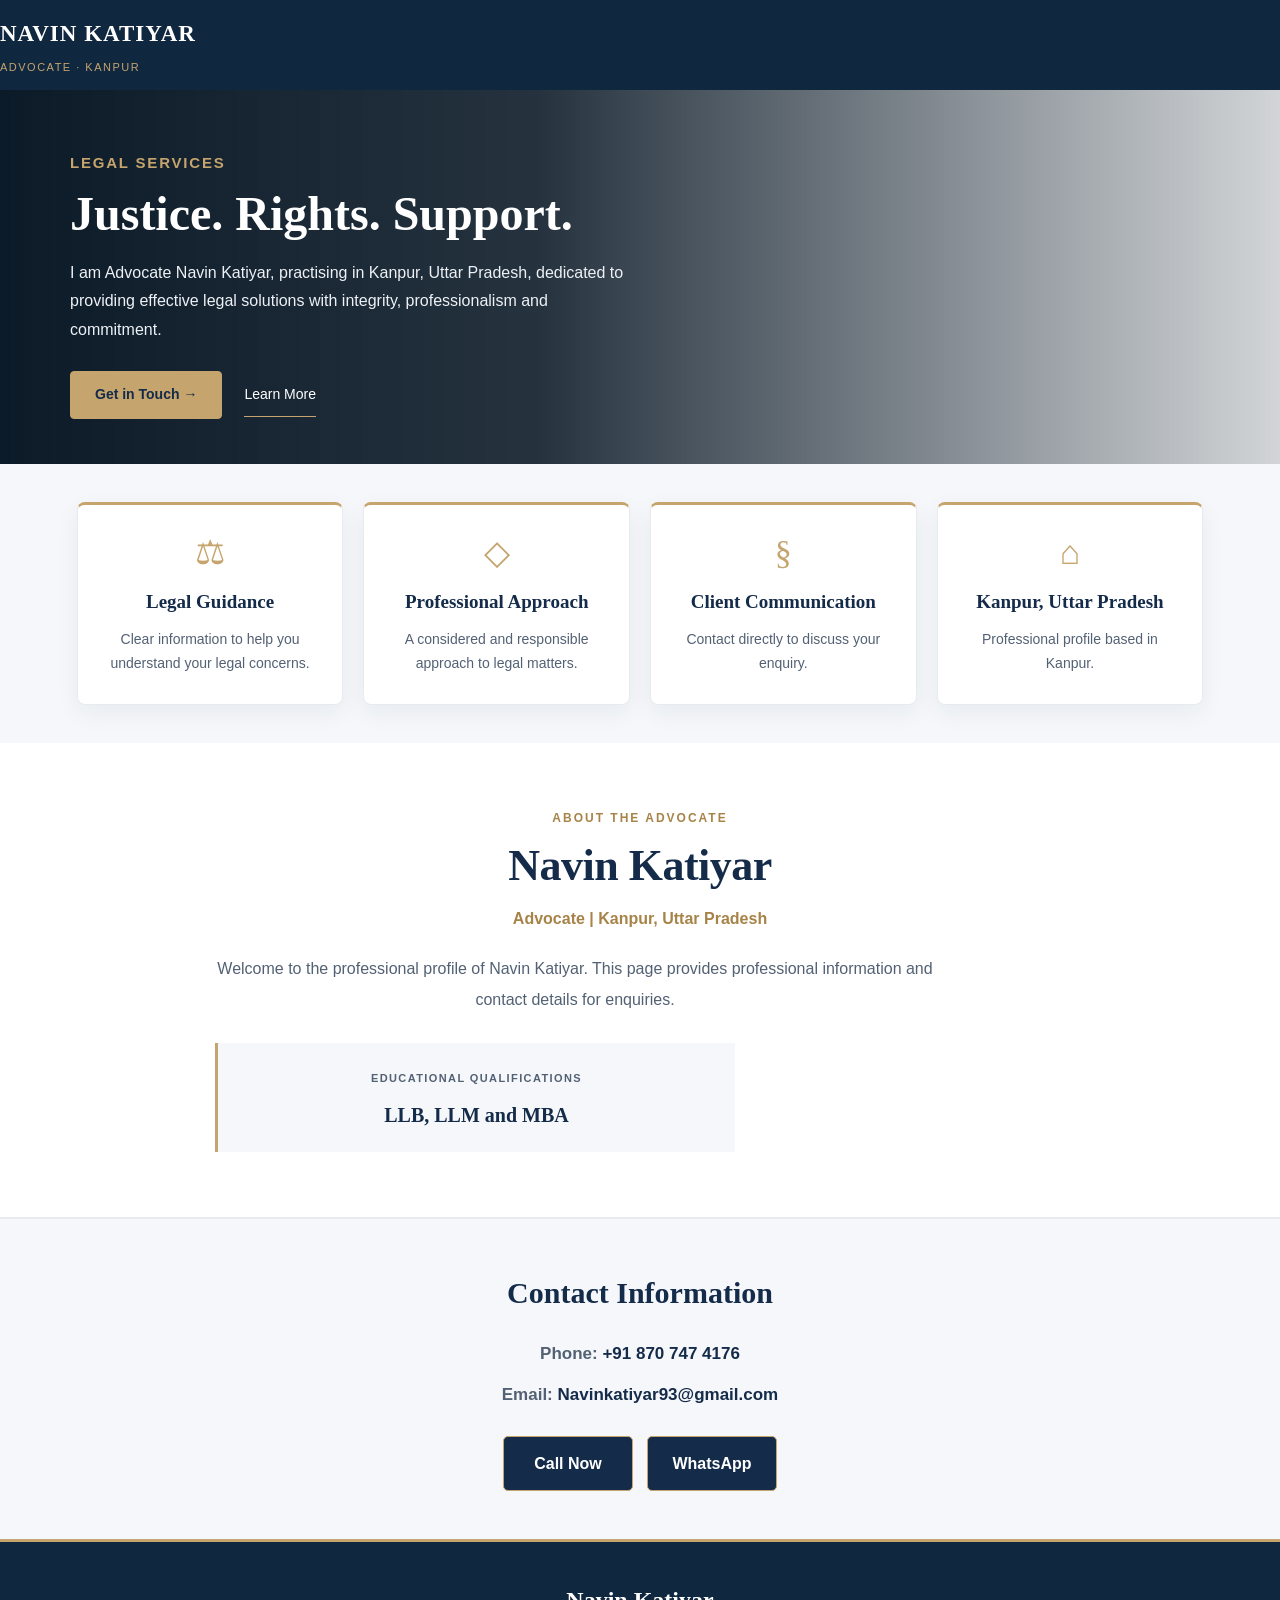
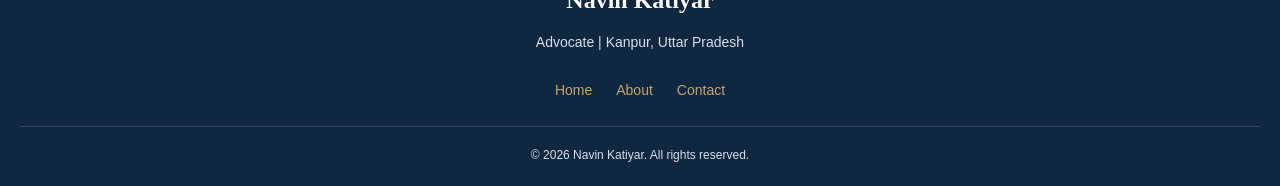
==== index.html @ 6f25bfe6 "Add files via upload" ====
<!DOCTYPE html>
<html lang="en">
<head>
    <meta charset="UTF-8">
    <meta name="viewport" content="width=device-width, initial-scale=1.0">
    <title>Navin Katiyar | Advocate, Kanpur</title>
    <link rel="stylesheet" href="style.css">

</head>

<body>

    <div class="site-header" id="home">
        <header class="brand">
            <a href="#home" class="brand-name">NAVIN KATIYAR</a>
            <p>ADVOCATE · KANPUR</p>
        </header>

        <nav class="navbar">
            <a href="#home">Home</a>
            <a href="#about">About</a>
            <a href="#qualifications">Qualifications</a>
            <a href="#contact">Contact</a>
        </nav>
    </div>


<section class="hero" id="hero">
    <div class="hero-content">
        <p class="hero-label">LEGAL SERVICES</p>

        <h1>Justice. Rights. Support.</h1>

        <p class="hero-description">
            I am Advocate Navin Katiyar, practising in Kanpur,
            Uttar Pradesh, dedicated to providing effective legal
            solutions with integrity, professionalism and commitment.
        </p>

        <div class="hero-buttons">
            <a href="#contact" class="hero-button">Get in Touch →</a>
            <a href="#about" class="hero-link">Learn More</a>
        </div>
    </div>
</section>


<section class="features" aria-label="Professional information">
    <div class="feature-card">
        <span class="feature-icon">⚖</span>
        <h3>Legal Guidance</h3>
        <p>Clear information to help you understand your legal concerns.</p>
    </div>

    <div class="feature-card">
        <span class="feature-icon">◇</span>
        <h3>Professional Approach</h3>
        <p>A considered and responsible approach to legal matters.</p>
    </div>

    <div class="feature-card">
        <span class="feature-icon">§</span>
        <h3>Client Communication</h3>
        <p>Contact directly to discuss your enquiry.</p>
    </div>

    <div class="feature-card">
        <span class="feature-icon">⌂</span>
        <h3>Kanpur, Uttar Pradesh</h3>
        <p>Professional profile based in Kanpur.</p>
    </div>
</section>


    
<section class="profile-section" id="about">
    <div class="profile-content">
        <p class="section-eyebrow">ABOUT THE ADVOCATE</p>

        <h2>Navin Katiyar</h2>

        <p class="profile-role">Advocate | Kanpur, Uttar Pradesh</p>

        <p class="profile-description">
            Welcome to the professional profile of Navin Katiyar.
            This page provides professional information and contact
            details for enquiries.
        </p>

        <div class="qualification-box" id="qualifications">
            <span class="qualification-label">EDUCATIONAL QUALIFICATIONS</span>
            <p>LLB, LLM and MBA</p>
        </div>
    </div>
</section>



<div class="contact-details" id="contact">
    <h3>Contact Information</h3>

    <p>
        <strong>Phone:</strong>
        <a href="tel:+918707474176">+91 870 747 4176</a>
    </p>

    <p>
        <strong>Email:</strong>
        <a href="mailto:Navinkatiyar93@gmail.com">
            Navinkatiyar93@gmail.com
        </a>
    </p>

    <div class="contact-buttons">
        <a class="contact-button"
           href="tel:+918707474176">
            Call Now
        </a>

        <a class="contact-button"
           href="https://wa.me/918707474176"
           target="_blank"
           rel="noopener noreferrer">
            WhatsApp
        </a>
    </div>
</div>
</section>


<footer class="site-footer">
    <a href="#home" class="footer-name">Navin Katiyar</a>

    <p>Advocate | Kanpur, Uttar Pradesh</p>

    <div class="footer-links">
        <a href="#home">Home</a>
        <a href="#about">About</a>
        <a href="#contact">Contact</a>
    </div>

    <p class="footer-copyright">
        © 2026 Navin Katiyar. All rights reserved.
    </p>
</footer>


</body>
</html>
---- style.css ----
body {
    margin: 0;
    font-family: Arial, sans-serif;
    background-color: #f5f7fb;
    color: #263447;
    line-height: 1.7;
}


section {
    width: 100%;
    max-width: none;
    box-sizing: border-box;
    margin: 0 auto;
    padding: 48px 30px;
    background-color: #ffffff;
    text-align: center;
    border-top: none;
    border-radius: 0;
    box-shadow: none;
}


h2 {
    color: #142b49;
    font-size: 36px;
    margin-bottom: 10px;
}

p {
    font-size: 17px;
    color: #536174;
}


header {
    background-color: #142b49;
    color: #ffffff;
    padding: 30px 20px;
    margin: -50px -30px 35px;
    border-radius: 7px 7px 0 0;
}

header h1 {
    color: #ffffff;
    font-size: 30px;
    margin: 0;
}

header p {
    color: #dbe5f1;
    font-size: 13px;
    letter-spacing: 1.5px;
    margin-bottom: 0;
}


.contact-details {
    margin-top: 35px;
    padding-top: 25px;
    border-top: 1px solid #e1e7ef;
}

.contact-details h3 {
    color: #142b49;
    font-size: 22px;
    margin-bottom: 15px;
}

.contact-details a {
    color: #142b49;
    font-weight: 600;
}

.contact-buttons {
    display: flex;
    justify-content: center;
    gap: 14px;
    flex-wrap: wrap;
    margin-top: 25px;
}

.contact-button {
    display: inline-block;
    padding: 12px 24px;
    border-radius: 7px;
    background-color: #142b49;
    color: #ffffff !important;
    text-decoration: none;
    transition: background-color 0.2s ease;
}

.contact-button:hover {
    background-color: #203f63;
}


section > p:nth-of-type(2) {
    display: inline-block;
    background-color: #eef3f9;
    color: #142b49;
    padding: 10px 20px;
    border-radius: 8px;
    font-weight: 600;
    border: 1px solid #dce5f0;
}

.contact-details p {
    overflow-wrap: anywhere;
}



/* Premium Navy & Gold Foundation */

body {
    background-color: #f5f7fa;
    color: #263447;
    line-height: 1.7;
}

section {
    width: min(1120px, 90%);
    max-width: none;
    margin: 40px auto;
    padding: 48px;
    background-color: #ffffff;
    border-top: none;
    border-radius: 16px;
    box-shadow: 0 12px 40px rgba(20, 43, 73, 0.08);
}


/* Gold accent details */

header {
    border-bottom: 3px solid #c5a46d;
}

header h1 {
    letter-spacing: 0.5px;
}

.contact-button {
    border: 1px solid #c5a46d;
    padding: 13px 26px;
}

.contact-button:hover {
    background-color: #c5a46d;
    color: #142b49 !important;
    border-color: #c5a46d;
}


/* Premium header layout */


header {
    width: 100%;
    box-sizing: border-box;
    margin: 0;
    padding: 22px 30px;
    background: #102740;
    color: #ffffff;
    border-bottom: 2px solid #c5a46d;
    border-radius: 0;
    text-align: center;
}


header h1 {
    font-size: clamp(30px, 4vw, 42px);
    letter-spacing: 0.4px;
}

header p {
    letter-spacing: 2px;
    font-size: 12px;
    text-transform: uppercase;
}


/* Elegant typography */

h2 {
    color: #142b49;
    font-size: clamp(28px, 3vw, 36px);
    line-height: 1.25;
    letter-spacing: -0.5px;
}

h3 {
    color: #142b49;
    font-size: 22px;
    margin-bottom: 16px;
}

.intro {
    padding: 10px 0 25px;
}

.intro h2 {
    margin-bottom: 18px;
}

.intro p {
    max-width: 700px;
    margin: 12px auto;
}


/* Responsive layout */

@media (max-width: 600px) {
    section {
        width: auto;
        margin: 20px 12px;
        padding: 28px 18px;
    }

    header {
        margin: -28px -18px 28px;
        padding: 30px 16px;
    }

    .contact-buttons {
        flex-direction: column;
        align-items: stretch;
    }

    .contact-button {
        text-align: center;
    }
}


/* Refined introduction section */

.intro {
    padding: 28px 20px 35px;
}

.intro h2 {
    font-size: 34px;
    margin-bottom: 18px;
}

.intro p {
    color: #536174;
    font-size: 16px;
    line-height: 1.9;
    max-width: 680px;
    margin: 12px auto;
}

.intro p:last-child {
    display: inline-block;
    background-color: #f5f7fa;
    border-left: 3px solid #c5a46d;
    padding: 12px 18px;
    margin-top: 18px;
}


/* Premium navigation bar */


.navbar {
    display: flex;
    justify-content: flex-end;
    align-items: center;
    gap: 36px;
    padding: 18px max(calc((100% - 1140px) / 2), 30px);
    background-color: #102740;
    border-bottom: 1px solid rgba(197, 164, 109, 0.35);
    box-sizing: border-box;
}

.navbar a {
    color: #ffffff;
    text-decoration: none;
    font-size: 15px;
    font-weight: 500;
    transition: color 0.2s ease;
}

.navbar a:hover {
    color: #c5a46d;
}


@media (max-width: 600px) {
    .navbar {
        gap: 24px;
        padding: 16px 10px;
    }
}


/* Hero section — navy and gold */

.hero {
    width: 100%;
    min-height: 340px;
    margin: 0;
    padding: 45px max( calc((100% - 1140px) / 2), 30px);
    box-sizing: border-box;
    display: flex;
    align-items: center;
    
background:
    linear-gradient(
        90deg,
        rgba(7, 22, 36, 0.98) 0%,
        rgba(7, 22, 36, 0.88) 42%,
        rgba(7, 22, 36, 0.18) 100%
    ),
    url("https://images.unsplash.com/photo-1589829545856-d10d557cf95f?auto=format&fit=crop&w=1800&q=85")
    center / cover no-repeat;

    color: #ffffff;
    text-align: left;
    border-radius: 0;
    box-shadow: none;
}

.hero-content {
    max-width: 570px;
}

.hero-label {
    color: #c5a46d;
    font-size: 15px;
    font-weight: 700;
    letter-spacing: 1.8px;
    margin-bottom: 10px;
}

.hero h1 {
    color: #ffffff;
    font-family: Georgia, serif;
    font-size: clamp(34px, 4vw, 48px);
    line-height: 1.15;
    margin: 0 0 18px;
}

.hero-description {
    color: #edf1f6;
    font-size: 16px;
    line-height: 1.8;
    margin-bottom: 26px;
}

.hero-buttons {
    display: flex;
    align-items: center;
    gap: 30px;
    flex-wrap: wrap;
}

.hero-button {
    display: inline-block;
    padding: 14px 25px;
    background: #c5a46d;
    color: #142b49;
    border-radius: 5px;
    font-weight: 700;
    text-decoration: none;
}

.hero-link {
    color: #ffffff;
    text-decoration: none;
    border-bottom: 1px solid #c5a46d;
    padding-bottom: 6px;
}

@media (max-width: 600px) {
    .hero {
        min-height: 360px;
        padding: 40px 22px;
        background: linear-gradient(135deg, #091a2b, #203f63);
    }

    .hero-buttons {
        gap: 20px;
    }
}


/* Full-width page foundation */

html {
    scroll-behavior: smooth;
}

body {
    margin: 0;
    padding: 0;
    width: 100%;
    overflow-x: hidden;
    background: #ffffff;
}

body > section,
body > #home {
    width: 100%;
    max-width: none;
    margin: 0;
    padding: 0;
    border: 0;
    border-radius: 0;
    box-shadow: none;
    box-sizing: border-box;
}

@media (max-width: 600px) {
    body {
        font-size: 15px;
    }

    .hero {
        width: 100%;
        min-height: 380px;
        padding: 36px 20px;
    }

    .hero h1 {
        font-size: clamp(32px, 9vw, 42px);
    }

    .hero-description {
        font-size: 15px;
    }

    .intro,
    .contact-details {
        padding: 28px 20px;
    }

    .navbar {
        justify-content: center;
        gap: 22px;
        padding: 16px 12px;
        flex-wrap: wrap;
    }
}


/* Shared header layout */

.site-header {
    width: 100%;
    min-height: 90px;
    padding: 18px 6%;
    box-sizing: border-box;
    display: flex;
    justify-content: space-between;
    align-items: center;
    gap: 30px;
    background: #102740;
    border-bottom: 2px solid #c5a46d;
}

.brand {
    margin: 0;
    padding: 0;
    background: transparent;
    border: 0;
    border-radius: 0;
    text-align: left;
    flex-shrink: 0;
}

.brand-name {
    color: #ffffff;
    font-family: Georgia, serif;
    font-size: 23px;
    font-weight: 700;
    letter-spacing: 1px;
    text-decoration: none;
}

.brand p {
    margin: 5px 0 0;
    color: #c5a46d;
    font-size: 11px;
    letter-spacing: 1.5px;
}

.site-header .navbar {
    display: flex;
    justify-content: flex-end;
    align-items: center;
    gap: 30px;
    padding: 0;
    background: transparent;
    border: 0;
}

.site-header .navbar a {
    color: #ffffff;
    font-size: 14px;
    text-decoration: none;
}

.site-header .navbar a:hover {
    color: #c5a46d;
}

@media (max-width: 650px) {
    .site-header {
        flex-direction: column;
        gap: 20px;
        padding: 22px 16px;
    }

    .brand {
        text-align: center;
    }

    .site-header .navbar {
        justify-content: center;
        flex-wrap: wrap;
        gap: 16px 22px;
    }

    .site-header .navbar a {
        font-size: 13px;
    }
}


/* Premium feature cards */

.features {
    width: 100%;
    box-sizing: border-box;
    display: grid;
    grid-template-columns: repeat(4, minmax(0, 1fr));
    gap: 20px;
    padding: 38px 6%;
    background: #f5f7fa;
}

.feature-card {
    min-width: 0;
    padding: 28px 20px;
    background: #ffffff;
    border: 1px solid #e8eaf0;
    border-top: 3px solid #c5a46d;
    border-radius: 8px;
    box-shadow: 0 8px 24px rgba(20, 43, 73, 0.06);
    text-align: center;
    box-sizing: border-box;
    transition: transform 0.2s ease, box-shadow 0.2s ease;
}

.feature-card:hover {
    transform: translateY(-4px);
    box-shadow: 0 12px 28px rgba(20, 43, 73, 0.12);
}

.feature-icon {
    display: inline-block;
    margin-bottom: 12px;
    color: #c5a46d;
    font-family: Georgia, serif;
    font-size: 34px;
    line-height: 1.2;
}

.feature-card h3 {
    margin: 0 0 10px;
    color: #142b49;
    font-family: Georgia, serif;
    font-size: 19px;
}

.feature-card p {
    margin: 0;
    color: #536174;
    font-size: 14px;
    line-height: 1.7;
}

@media (max-width: 900px) {
    .features {
        grid-template-columns: repeat(2, minmax(0, 1fr));
        padding: 28px 5%;
        gap: 16px;
    }
}

@media (max-width: 480px) {
    .features {
        grid-template-columns: 1fr;
        padding: 24px 18px;
        gap: 14px;
    }

    .feature-card {
        padding: 24px 18px;
    }
}


/* Advocate profile section */

.profile-section {
    width: 100%;
    box-sizing: border-box;
    padding: 65px 8%;
    background: #ffffff;
    border-bottom: 1px solid #e8eaf0;
}

.profile-content {
    max-width: 850px;
    margin: 0 auto;
}

.section-eyebrow {
    margin: 0 0 12px;
    color: #a78348;
    font-size: 12px;
    font-weight: 700;
    letter-spacing: 2px;
}

.profile-content h2 {
    margin: 0 0 12px;
    color: #142b49;
    font-family: Georgia, serif;
    font-size: clamp(32px, 4vw, 44px);
    line-height: 1.2;
}

.profile-role {
    margin: 0 0 22px;
    color: #a78348;
    font-size: 16px;
    font-weight: 600;
}

.profile-description {
    max-width: 720px;
    margin: 0 0 28px;
    color: #536174;
    font-size: 16px;
    line-height: 1.9;
}

.qualification-box {
    max-width: 520px;
    padding: 20px 24px;
    background: #f5f7fa;
    border-left: 3px solid #c5a46d;
    box-sizing: border-box;
}

.qualification-label {
    color: #536174;
    font-size: 11px;
    font-weight: 700;
    letter-spacing: 1.4px;
}

.qualification-box p {
    margin: 8px 0 0;
    color: #142b49;
    font-family: Georgia, serif;
    font-size: 20px;
    font-weight: 700;
}

@media (max-width: 600px) {
    .profile-section {
        padding: 42px 22px;
    }

    .qualification-box {
        padding: 18px;
    }
}


/* Contact section refinement */

.contact-details {
    width: 100%;
    box-sizing: border-box;
    margin: 0;
    padding: 48px 8%;
    background: #f5f7fa;
    border-top: 1px solid #e8eaf0;
    text-align: center;
}

.contact-details h3 {
    margin: 0 0 22px;
    color: #142b49;
    font-family: Georgia, serif;
    font-size: 30px;
}

.contact-details p {
    margin: 12px 0;
    color: #536174;
    overflow-wrap: anywhere;
}

.contact-details p a {
    color: #142b49;
    text-decoration: none;
}

.contact-details p a:hover {
    color: #a78348;
}

.contact-buttons {
    display: flex;
    justify-content: center;
    align-items: center;
    gap: 14px;
    flex-wrap: wrap;
    margin-top: 26px;
}

.contact-button {
    min-width: 130px;
    box-sizing: border-box;
    padding: 13px 22px;
    background: #142b49;
    border: 1px solid #c5a46d;
    border-radius: 5px;
    color: #ffffff !important;
    font-weight: 600;
    text-align: center;
    text-decoration: none;
    transition: background 0.2s ease, color 0.2s ease;
}

.contact-button:hover {
    background: #c5a46d;
    color: #142b49 !important;
}

@media (max-width: 480px) {
    .contact-details {
        padding: 36px 20px;
    }

    .contact-details h3 {
        font-size: 26px;
    }

    .contact-buttons {
        flex-direction: column;
        align-items: stretch;
    }

    .contact-button {
        width: 100%;
    }
}


/* Hero buttons — responsive polish */

.hero-buttons {
    display: flex;
    align-items: center;
    gap: 22px;
    flex-wrap: wrap;
}

.hero-button {
    display: inline-flex;
    justify-content: center;
    align-items: center;
    min-height: 48px;
    padding: 0 24px;
    box-sizing: border-box;
    background: #c5a46d;
    color: #142b49;
    border: 1px solid #c5a46d;
    border-radius: 4px;
    font-size: 14px;
    font-weight: 700;
    text-decoration: none;
    transition: background 0.2s ease, color 0.2s ease;
}

.hero-button:hover {
    background: transparent;
    color: #ffffff;
}

.hero-link {
    display: inline-block;
    padding: 10px 0;
    color: #ffffff;
    font-size: 14px;
    text-decoration: none;
    border-bottom: 1px solid #c5a46d;
}

@media (max-width: 480px) {
    .hero-buttons {
        align-items: stretch;
        gap: 12px;
    }

    .hero-button {
        width: 100%;
    }
}


/* Premium footer */

.site-footer {
    width: 100%;
    box-sizing: border-box;
    padding: 38px 20px 20px;
    background: #102740;
    border-top: 3px solid #c5a46d;
    color: #ffffff;
    text-align: center;
}

.footer-name {
    color: #ffffff;
    font-family: Georgia, serif;
    font-size: 24px;
    font-weight: 700;
    text-decoration: none;
}

.site-footer > p {
    color: #d6deea;
    font-size: 14px;
    line-height: 1.7;
    margin: 10px 0;
}

.footer-links {
    display: flex;
    justify-content: center;
    align-items: center;
    gap: 24px;
    flex-wrap: wrap;
    margin: 24px 0;
}

.footer-links a {
    color: #c5a46d;
    font-size: 14px;
    text-decoration: none;
}

.footer-links a:hover {
    color: #ffffff;
}

.site-footer .footer-copyright {
    margin: 22px 0 0;
    padding-top: 18px;
    border-top: 1px solid rgba(255, 255, 255, 0.15);
    font-size: 12px;
}

@media (max-width: 480px) {
    .site-footer {
        padding: 30px 18px 18px;
    }

    .footer-links {
        gap: 20px;
    }
}
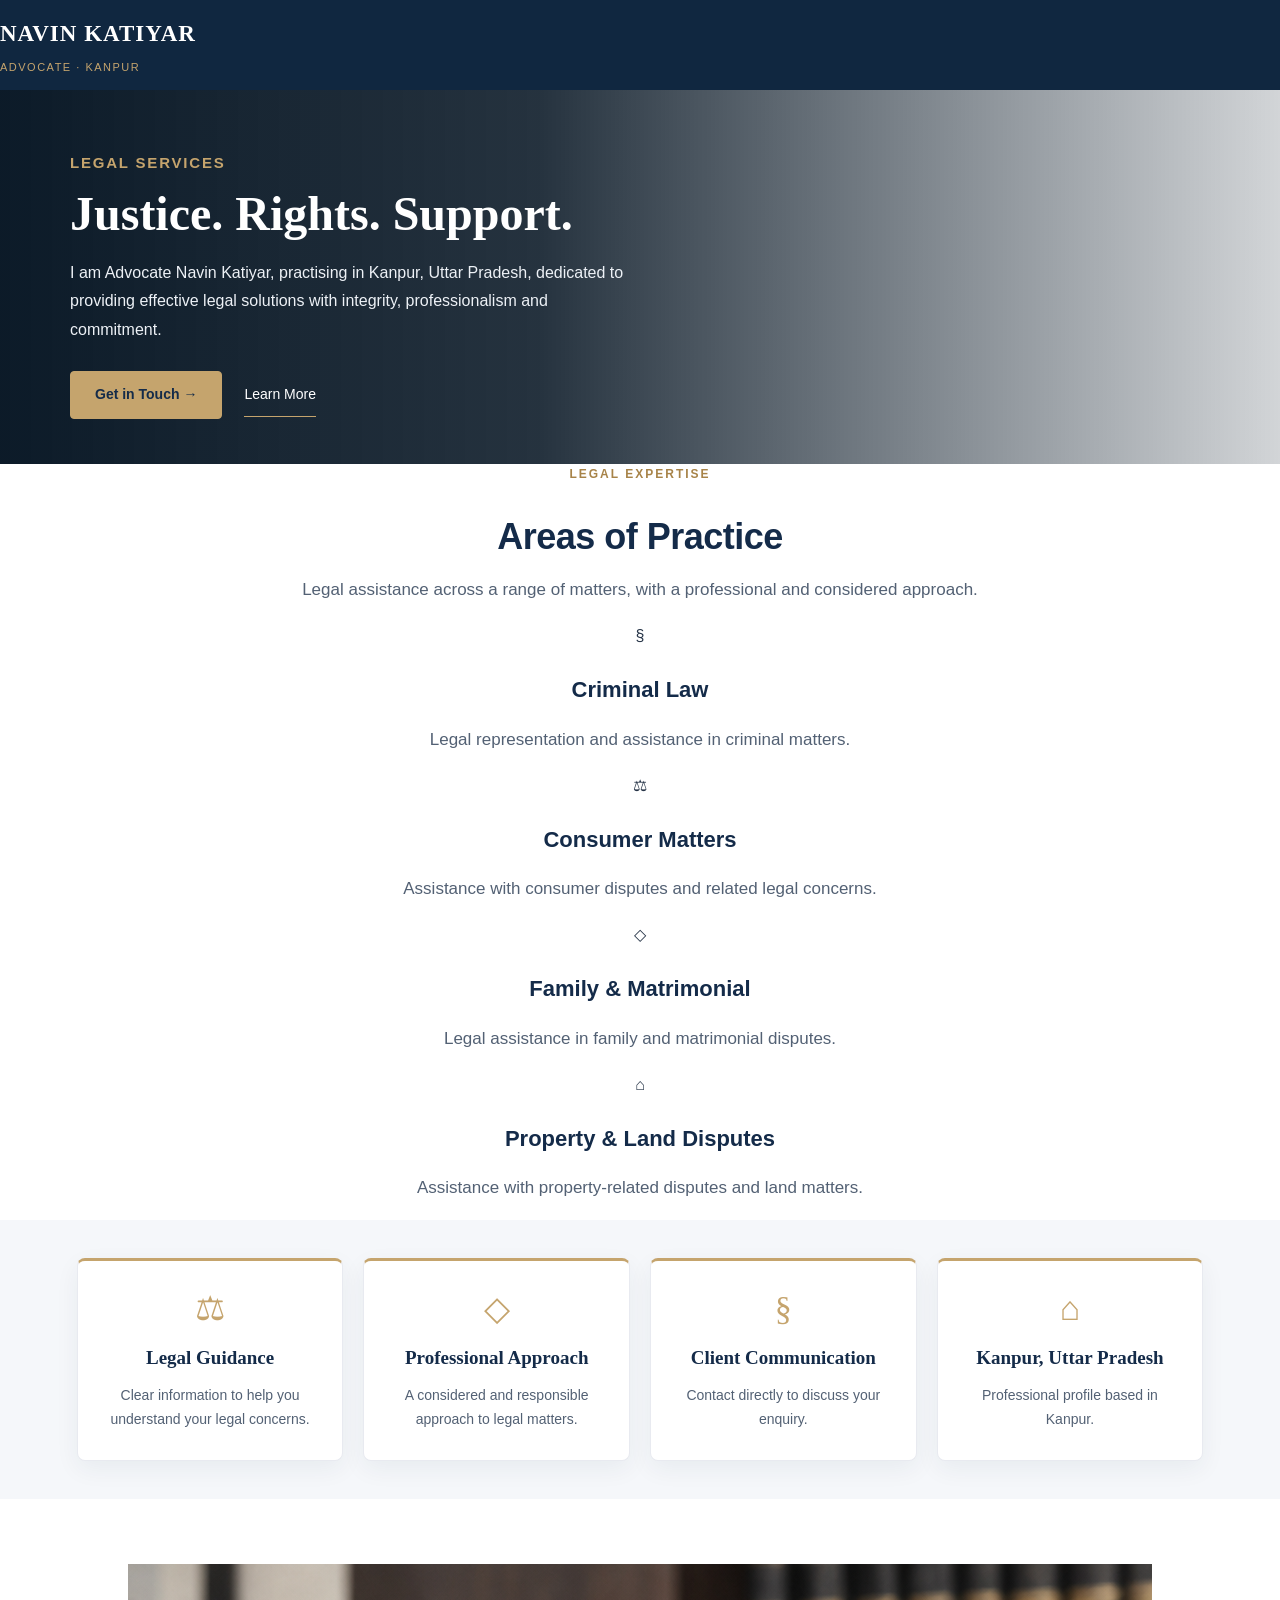
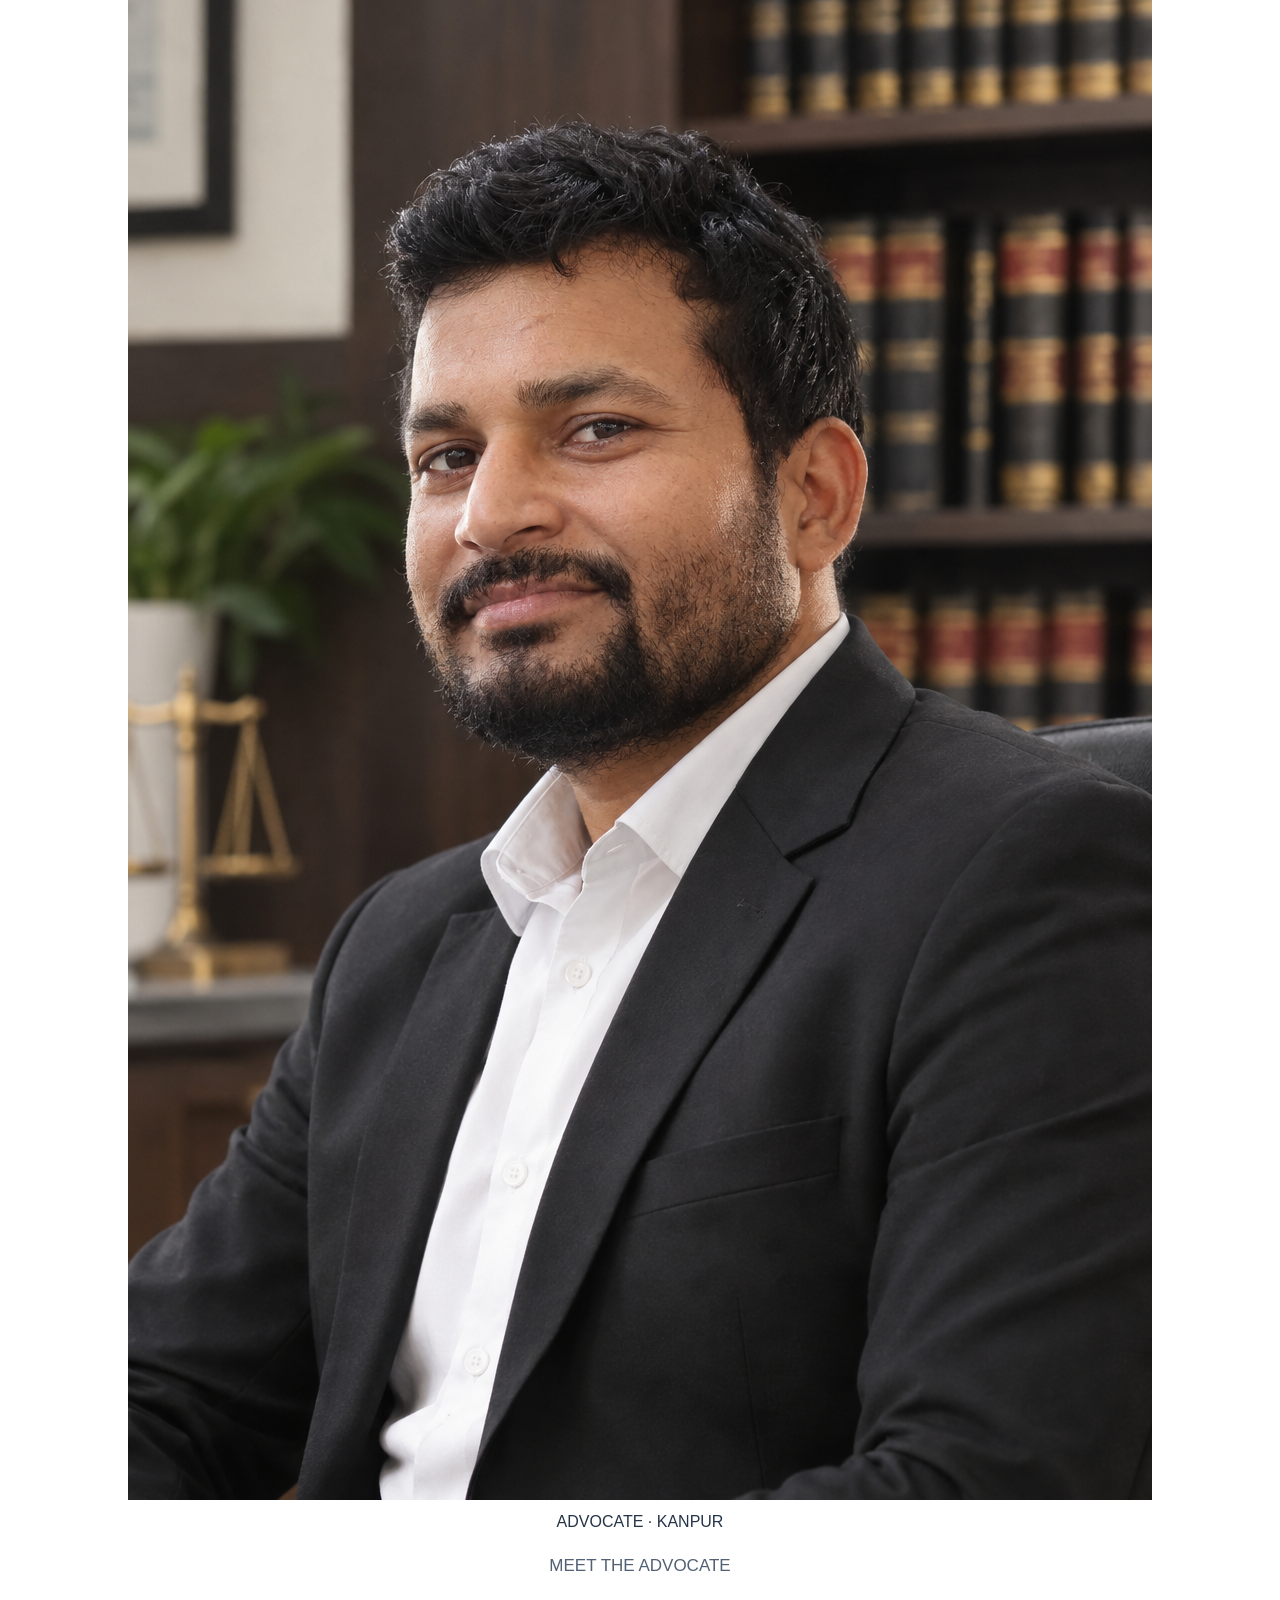
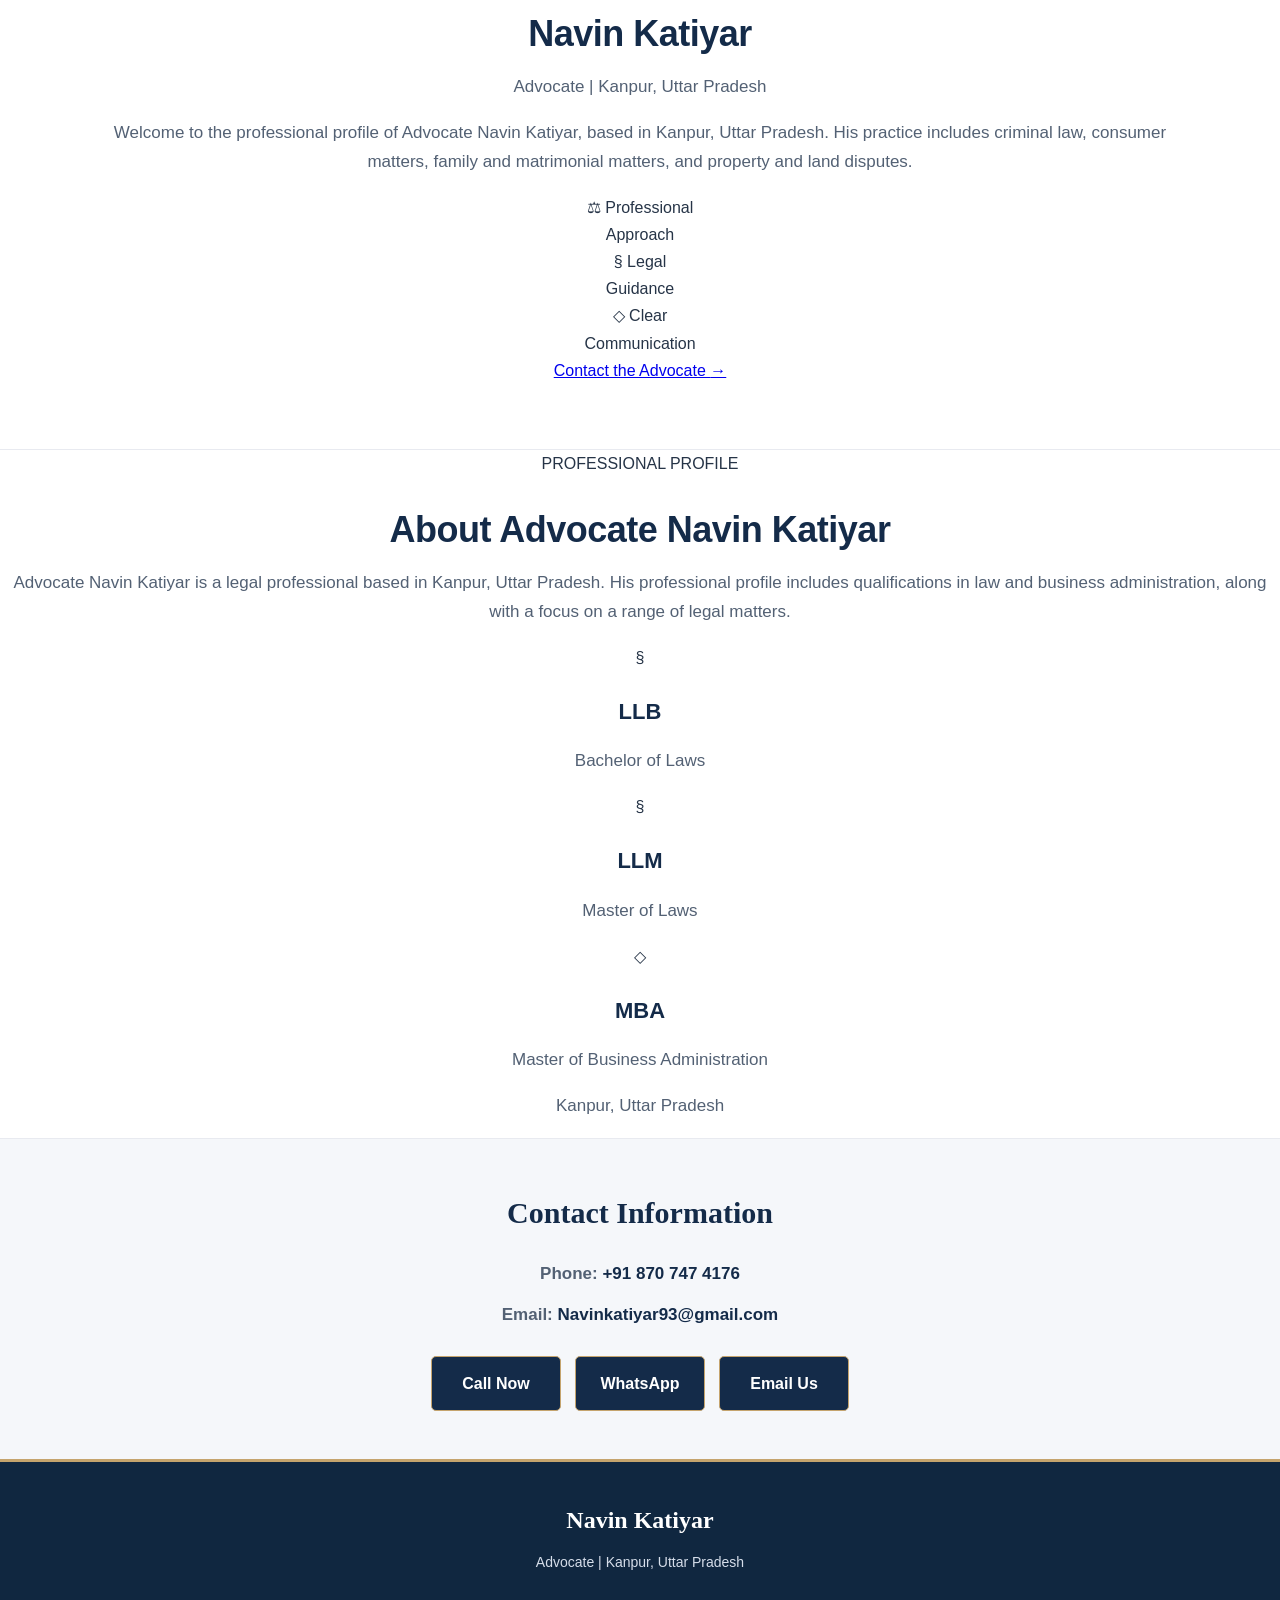
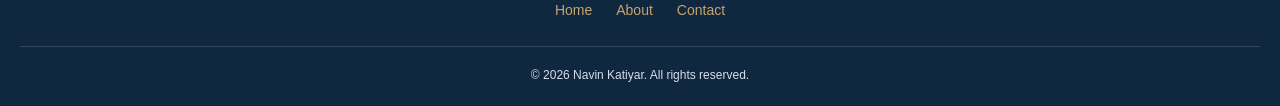
==== commit 7113dd5a: "Update index.html" ====
--- a/index.html
+++ b/index.html
@@ -11,19 +11,20 @@
 
 <body>
 
-    <div class="site-header" id="home">
-        <header class="brand">
-            <a href="#home" class="brand-name">NAVIN KATIYAR</a>
-            <p>ADVOCATE · KANPUR</p>
-        </header>
-
-        <nav class="navbar">
-            <a href="#home">Home</a>
-            <a href="#about">About</a>
-            <a href="#qualifications">Qualifications</a>
-            <a href="#contact">Contact</a>
-        </nav>
-    </div>
+    
+<div class="site-header" id="home">
+    <header class="brand">
+        <a href="#home" class="brand-name">NAVIN KATIYAR</a>
+        <p>ADVOCATE <span>·</span> KANPUR</p>
+    </header>
+
+    <nav class="navbar">
+        <a href="#home" class="active">Home</a>
+        <a href="#about">About</a>
+        <a href="#professional-background">Qualifications</a>
+        <a href="#contact" class="nav-contact">Contact</a>
+    </nav>
+</div>
 
 
 <section class="hero" id="hero">
@@ -46,6 +47,44 @@
 </section>
 
 
+<section class="practice-section" id="practice">
+    <div class="practice-container">
+        <p class="section-eyebrow">LEGAL EXPERTISE</p>
+        <h2>Areas of Practice</h2>
+        <p class="practice-intro">
+            Legal assistance across a range of matters,
+            with a professional and considered approach.
+        </p>
+
+        <div class="practice-grid">
+            <article class="practice-card">
+                <span class="practice-icon">§</span>
+                <h3>Criminal Law</h3>
+                <p>Legal representation and assistance in criminal matters.</p>
+            </article>
+
+            <article class="practice-card">
+                <span class="practice-icon">⚖</span>
+                <h3>Consumer Matters</h3>
+                <p>Assistance with consumer disputes and related legal concerns.</p>
+            </article>
+
+            <article class="practice-card">
+                <span class="practice-icon">◇</span>
+                <h3>Family &amp; Matrimonial</h3>
+                <p>Legal assistance in family and matrimonial disputes.</p>
+            </article>
+
+            <article class="practice-card">
+                <span class="practice-icon">⌂</span>
+                <h3>Property &amp; Land Disputes</h3>
+                <p>Assistance with property-related disputes and land matters.</p>
+            </article>
+        </div>
+    </div>
+</section>
+
+
 <section class="features" aria-label="Professional information">
     <div class="feature-card">
         <span class="feature-icon">⚖</span>
@@ -74,27 +113,115 @@
 
 
     
+
 <section class="profile-section" id="about">
-    <div class="profile-content">
-        <p class="section-eyebrow">ABOUT THE ADVOCATE</p>
-
-        <h2>Navin Katiyar</h2>
-
-        <p class="profile-role">Advocate | Kanpur, Uttar Pradesh</p>
-
-        <p class="profile-description">
-            Welcome to the professional profile of Navin Katiyar.
-            This page provides professional information and contact
-            details for enquiries.
-        </p>
-
-        <div class="qualification-box" id="qualifications">
-            <span class="qualification-label">EDUCATIONAL QUALIFICATIONS</span>
-            <p>LLB, LLM and MBA</p>
-        </div>
-    </div>
-</section>
-
+    <div class="profile-premium-container">
+
+        <div class="profile-photo-column">
+            <div class="profile-photo-frame">
+                <img
+                    src="portrait-primary.png.png"
+                    alt="Advocate Navin Katiyar in his professional office"
+                    class="profile-primary-photo"
+                >
+            </div>
+
+
+            <div class="profile-photo-caption">
+                <span class="profile-caption-line"></span>
+                <span>ADVOCATE · KANPUR</span>
+            </div>
+        </div>
+
+        <div class="profile-premium-content">
+            <p class="profile-premium-eyebrow">MEET THE ADVOCATE</p>
+
+            <h2>Navin Katiyar</h2>
+
+            <p class="profile-premium-role">
+                Advocate | Kanpur, Uttar Pradesh
+            </p>
+
+            <div class="profile-premium-divider"></div>
+
+            <p class="profile-premium-description">
+                Welcome to the professional profile of Advocate
+                Navin Katiyar, based in Kanpur, Uttar Pradesh.
+                His practice includes criminal law, consumer
+                matters, family and matrimonial matters, and
+                property and land disputes.
+            </p>
+
+            <div class="profile-values">
+                <div class="profile-value">
+                    <span class="profile-value-icon">⚖</span>
+                    <span>Professional<br>Approach</span>
+                </div>
+
+                <div class="profile-value">
+                    <span class="profile-value-icon">§</span>
+                    <span>Legal<br>Guidance</span>
+                </div>
+
+                <div class="profile-value">
+                    <span class="profile-value-icon">◇</span>
+                    <span>Clear<br>Communication</span>
+                </div>
+            </div>
+
+            <a href="#contact" class="profile-contact-link">
+                Contact the Advocate <span>→</span>
+            </a>
+        </div>
+
+    </div>
+</section>
+
+
+
+<section class="background-section" id="professional-background">
+    <div class="background-container">
+        <div class="background-label">
+            PROFESSIONAL PROFILE
+        </div>
+
+        <h2>About Advocate Navin Katiyar</h2>
+
+        <div class="background-divider"></div>
+
+        <p class="background-description">
+            Advocate Navin Katiyar is a legal professional based
+            in Kanpur, Uttar Pradesh. His professional profile
+            includes qualifications in law and business
+            administration, along with a focus on a range of
+            legal matters.
+        </p>
+
+        <div class="background-qualifications">
+            <div class="background-qualification">
+                <span class="qualification-symbol">§</span>
+                <h3>LLB</h3>
+                <p>Bachelor of Laws</p>
+            </div>
+
+            <div class="background-qualification">
+                <span class="qualification-symbol">§</span>
+                <h3>LLM</h3>
+                <p>Master of Laws</p>
+            </div>
+
+            <div class="background-qualification">
+                <span class="qualification-symbol">◇</span>
+                <h3>MBA</h3>
+                <p>Master of Business Administration</p>
+            </div>
+        </div>
+
+        <p class="background-location">
+            Kanpur, Uttar Pradesh
+        </p>
+    </div>
+</section>
 
 
 <div class="contact-details" id="contact">
@@ -124,6 +251,11 @@
            rel="noopener noreferrer">
             WhatsApp
         </a>
+        
+        <a href="mailto:Navinkatiyar93@gmail.com" class="contact-button">
+            Email Us
+        </a>
+
     </div>
 </div>
 </section>
